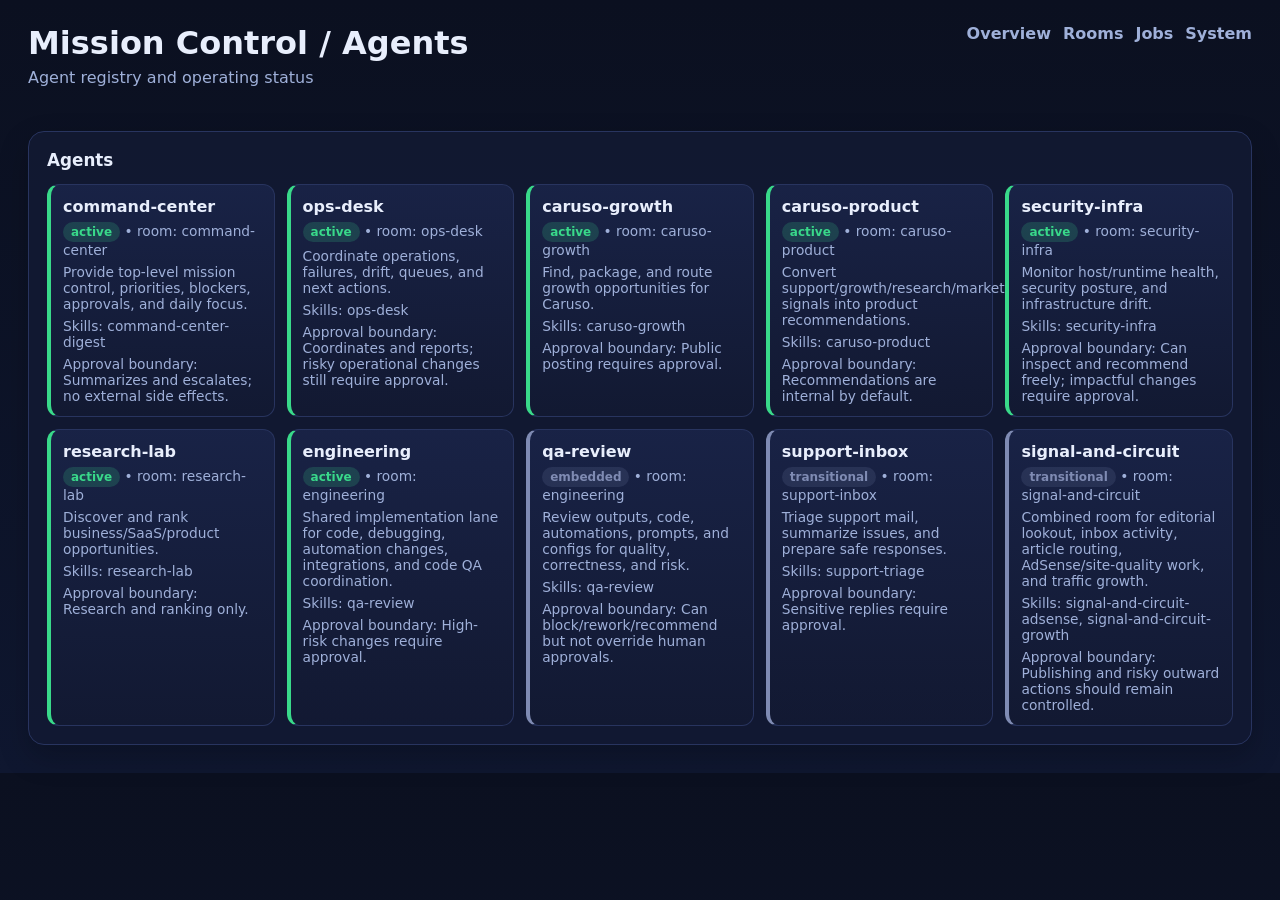
==== mission-control/agents.html @ a66f90ae "Fix Mission Control overview and add core pages" ====
<!doctype html>
<html lang="en">
<head>
  <meta charset="utf-8" />
  <meta name="viewport" content="width=device-width, initial-scale=1" />
  <title>Mission Control — Agents</title>
  <link rel="stylesheet" href="./styles.css" />
</head>
<body>
  <header class="topbar">
    <div>
      <h1>Mission Control / Agents</h1>
      <p class="sub">Agent registry and operating status</p>
    </div>
    <nav class="navlinks">
      <a href="./">Overview</a>
      <a href="./rooms.html">Rooms</a>
      <a href="./jobs.html">Jobs</a>
      <a href="./system.html">System</a>
    </nav>
  </header>
  <main class="layout single">
    <section class="panel full">
      <h2>Agents</h2>
      <div id="agentsGrid" class="agents-grid"></div>
    </section>
  </main>
  <script>
    fetch('./data/agents.json').then(r=>r.json()).then(data => {
      const grid = document.getElementById('agentsGrid');
      const statusClass = s => ['active','healthy'].includes(s)?'good':(['transitional','embedded','planned'].includes(s)?'quiet':'warn');
      data.agents.forEach(agent => {
        const card = document.createElement('div');
        card.className = `card ${statusClass(agent.phase)}`;
        card.innerHTML = `<div class="title">${agent.name}</div><div class="meta"><span class="badge ${agent.phase}">${agent.phase}</span> • room: ${agent.roomId || '—'}</div><div class="headline">${agent.mission}</div><div class="meta">Skills: ${(agent.skills||[]).join(', ') || '—'}</div><div class="meta">Approval boundary: ${agent.approvalBoundary || '—'}</div>`;
        grid.appendChild(card);
      });
    });
  </script>
</body>
</html>
---- mission-control/styles.css ----
:root {
  --bg: #0b1020;
  --panel: #121932;
  --panel-2: #192347;
  --text: #e8eefc;
  --muted: #9fb0d9;
  --border: #28345f;
  --good: #39d98a;
  --warn: #ffb84d;
  --bad: #ff6b6b;
  --quiet: #7f8bb3;
  --accent: #7aa2ff;
}
* { box-sizing: border-box; }
body {
  margin: 0; font-family: Inter, ui-sans-serif, system-ui, -apple-system, sans-serif;
  background: linear-gradient(180deg, #0b1020 0%, #0f1730 100%); color: var(--text);
}
.topbar {
  display:flex; justify-content:space-between; align-items:flex-start; gap:1rem;
  padding: 24px 28px 10px;
}
.navlinks { display:flex; gap:12px; align-items:center; }
.navlinks a { color: var(--muted); text-decoration:none; font-weight:600; }
.navlinks a:hover { color: var(--text); }
.topbar h1 { margin:0; font-size: 2rem; }
.sub, .generated { color: var(--muted); margin-top: 6px; }
.layout {
  display:grid; grid-template-columns: 2fr 1fr; gap: 18px; padding: 18px 28px 28px;
}
.panel {
  background: rgba(18,25,50,.9); border: 1px solid var(--border); border-radius: 16px; padding: 18px;
  box-shadow: 0 12px 30px rgba(0,0,0,.22);
}
.panel h2 { margin: 0 0 14px; font-size: 1.05rem; }
.full { grid-column: 1 / -1; }
.wide { grid-column: span 1; }
.narrow { grid-column: span 1; }
.stats { display:grid; grid-template-columns: repeat(6, minmax(120px,1fr)); gap: 12px; }
.stat {
  background: var(--panel-2); border:1px solid var(--border); border-radius: 12px; padding: 12px;
}
.stat .label { color: var(--muted); font-size: .8rem; }
.stat .value { font-size: 1.6rem; font-weight: 700; margin-top: 4px; }
.rooms-grid, .agents-grid { display:grid; grid-template-columns: repeat(auto-fit, minmax(210px,1fr)); gap: 12px; }
.card {
  background: linear-gradient(180deg, rgba(25,35,71,.95), rgba(18,25,50,.95)); border:1px solid var(--border); border-left: 4px solid var(--accent);
  border-radius: 12px; padding: 12px;
}
.card.clickable { text-decoration: none; color: var(--text); transition: transform .12s ease, box-shadow .12s ease, border-color .12s ease; }
.card.clickable:hover { transform: translateY(-2px); box-shadow: 0 10px 22px rgba(0,0,0,.22); border-color: #3d4f88; }
.card.good { border-left-color: var(--good); }
.card.warn { border-left-color: var(--warn); }
.card.bad { border-left-color: var(--bad); }
.card.quiet { border-left-color: var(--quiet); }
.card .title { font-weight: 700; }
.card .meta, .card .headline, .feed-item .meta { color: var(--muted); font-size: .86rem; margin-top: 6px; }
.feed { display:flex; flex-direction:column; gap: 10px; }
.feed-item { padding: 10px 0; border-bottom: 1px solid rgba(255,255,255,.06); }
.feed-item:last-child { border-bottom:none; }
.list { margin: 0; padding-left: 20px; }
.list li { margin: 8px 0; }
table { width:100%; border-collapse: collapse; }
th, td { text-align:left; padding: 10px 8px; border-bottom: 1px solid rgba(255,255,255,.08); font-size: .92rem; }
th { color: var(--muted); font-weight: 600; }
.badge {
  display:inline-block; padding: 3px 8px; border-radius: 999px; font-size: .75rem; font-weight:700;
  background:#24325f; color:#dfe6ff;
}
.badge.healthy, .badge.active, .badge.ok { background: rgba(57,217,138,.18); color: var(--good); }
.badge.warning { background: rgba(255,184,77,.16); color: var(--warn); }
.badge.failed, .badge.blocked, .badge.error { background: rgba(255,107,107,.16); color: var(--bad); }
.badge.quiet, .badge.planned, .badge.embedded, .badge.transitional { background: rgba(127,139,179,.16); color: var(--quiet); }
@media (max-width: 980px) {
  .layout { grid-template-columns: 1fr; }
  .stats { grid-template-columns: repeat(2, minmax(120px,1fr)); }
}
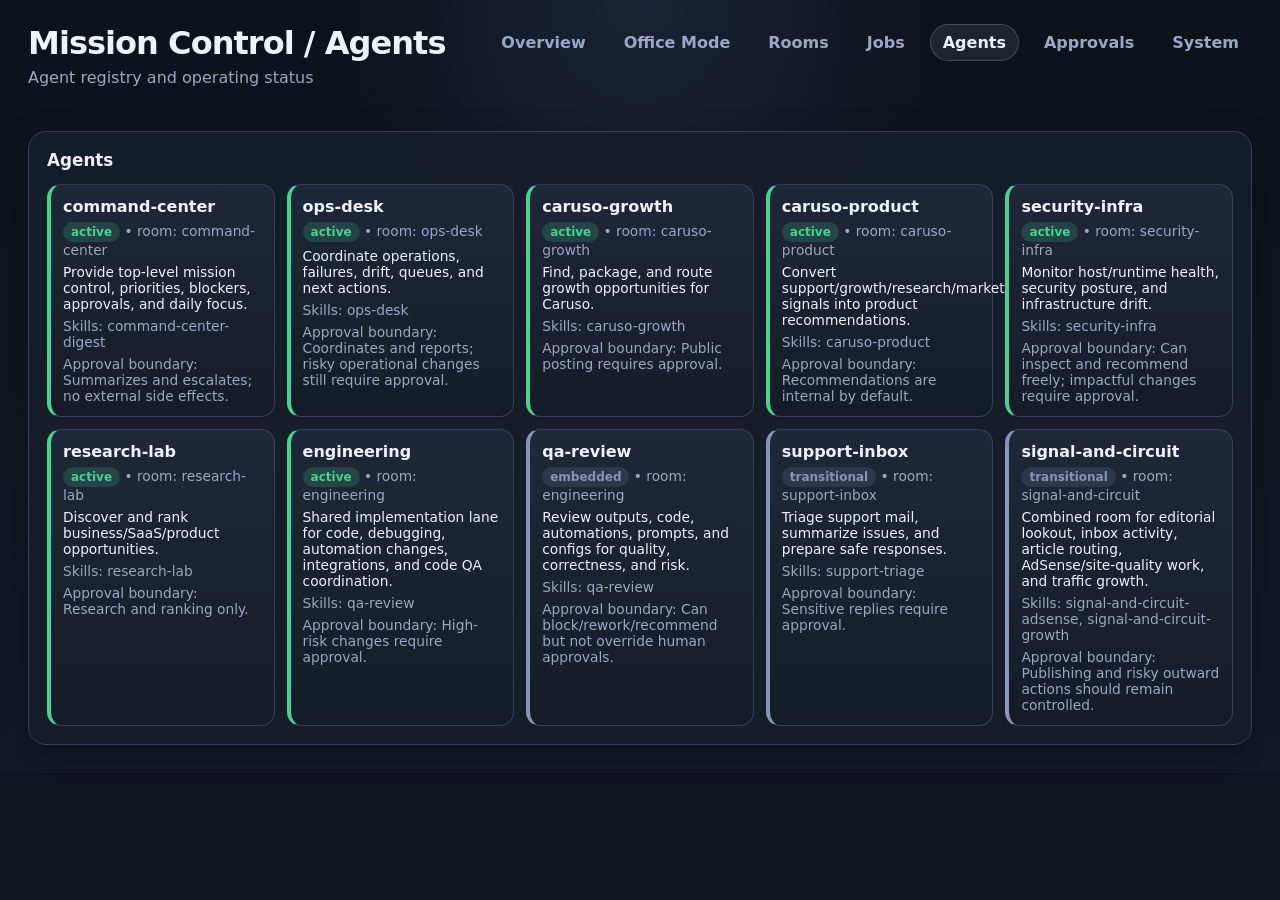
==== commit 4e760b63: "Add game-specific Mission Control office view" ====
--- a/mission-control/agents.html
+++ b/mission-control/agents.html
@@ -12,10 +12,13 @@
       <h1>Mission Control / Agents</h1>
       <p class="sub">Agent registry and operating status</p>
     </div>
-    <nav class="navlinks">
+        <nav class="navlinks">
       <a href="./">Overview</a>
+      <a href="./office.html">Office Mode</a>
       <a href="./rooms.html">Rooms</a>
       <a href="./jobs.html">Jobs</a>
+      <a href="./agents.html" class="active">Agents</a>
+      <a href="./approvals.html">Approvals</a>
       <a href="./system.html">System</a>
     </nav>
   </header>
--- a/mission-control/styles.css
+++ b/mission-control/styles.css
@@ -1,77 +1,458 @@
 :root {
-  --bg: #0b1020;
-  --panel: #121932;
-  --panel-2: #192347;
-  --text: #e8eefc;
-  --muted: #9fb0d9;
-  --border: #28345f;
-  --good: #39d98a;
-  --warn: #ffb84d;
-  --bad: #ff6b6b;
-  --quiet: #7f8bb3;
+  --bg: #10141f;
+  --bg-2: #171d2b;
+  --panel: rgba(23, 29, 43, 0.94);
+  --panel-2: #20283a;
+  --panel-3: #2a344a;
+  --text: #eef3ff;
+  --muted: #9aa8c7;
+  --border: #34405b;
+  --border-soft: rgba(255,255,255,0.08);
+  --good: #49d18f;
+  --warn: #ffbf5a;
+  --bad: #ff7272;
+  --quiet: #8795b7;
   --accent: #7aa2ff;
-}
+  --office-floor-a: #3e475e;
+  --office-floor-b: #364055;
+  --office-wall: #202634;
+  --office-wall-edge: #4b5874;
+  --wood: #7a5a41;
+  --wood-dark: #5c4330;
+  --glass: rgba(156, 208, 255, 0.18);
+}
+
 * { box-sizing: border-box; }
+html { background: var(--bg); }
 body {
-  margin: 0; font-family: Inter, ui-sans-serif, system-ui, -apple-system, sans-serif;
-  background: linear-gradient(180deg, #0b1020 0%, #0f1730 100%); color: var(--text);
-}
+  margin: 0;
+  font-family: Inter, ui-sans-serif, system-ui, -apple-system, sans-serif;
+  color: var(--text);
+  background:
+    radial-gradient(circle at top, rgba(122,162,255,0.12), transparent 30%),
+    linear-gradient(180deg, #0d1119 0%, #121826 100%);
+}
+
+a { color: inherit; }
+
 .topbar {
-  display:flex; justify-content:space-between; align-items:flex-start; gap:1rem;
+  display: flex;
+  justify-content: space-between;
+  align-items: flex-start;
+  gap: 1rem;
   padding: 24px 28px 10px;
 }
-.navlinks { display:flex; gap:12px; align-items:center; }
-.navlinks a { color: var(--muted); text-decoration:none; font-weight:600; }
-.navlinks a:hover { color: var(--text); }
-.topbar h1 { margin:0; font-size: 2rem; }
+.topbar h1 { margin: 0; font-size: 2rem; letter-spacing: -0.03em; }
 .sub, .generated { color: var(--muted); margin-top: 6px; }
-.layout {
-  display:grid; grid-template-columns: 2fr 1fr; gap: 18px; padding: 18px 28px 28px;
-}
+.navlinks { display: flex; flex-wrap: wrap; gap: 12px; align-items: center; }
+.navlinks a {
+  color: var(--muted);
+  text-decoration: none;
+  font-weight: 700;
+  padding: 8px 12px;
+  border-radius: 999px;
+  border: 1px solid transparent;
+}
+.navlinks a:hover {
+  color: var(--text);
+  background: rgba(255,255,255,0.04);
+  border-color: rgba(255,255,255,0.06);
+}
+.navlinks a.active {
+  color: var(--text);
+  background: rgba(255,255,255,0.08);
+  border-color: rgba(255,255,255,0.18);
+}
+
+.layout { display: grid; grid-template-columns: 2fr 1fr; gap: 18px; padding: 18px 28px 28px; }
+.layout.single { grid-template-columns: 1fr; }
 .panel {
-  background: rgba(18,25,50,.9); border: 1px solid var(--border); border-radius: 16px; padding: 18px;
-  box-shadow: 0 12px 30px rgba(0,0,0,.22);
+  background: var(--panel);
+  border: 1px solid var(--border);
+  border-radius: 18px;
+  padding: 18px;
+  box-shadow: 0 18px 40px rgba(0,0,0,0.26);
+  backdrop-filter: blur(6px);
 }
 .panel h2 { margin: 0 0 14px; font-size: 1.05rem; }
 .full { grid-column: 1 / -1; }
-.wide { grid-column: span 1; }
-.narrow { grid-column: span 1; }
-.stats { display:grid; grid-template-columns: repeat(6, minmax(120px,1fr)); gap: 12px; }
+.wide, .narrow { grid-column: span 1; }
+
+.stats { display: grid; grid-template-columns: repeat(6, minmax(120px, 1fr)); gap: 12px; }
 .stat {
-  background: var(--panel-2); border:1px solid var(--border); border-radius: 12px; padding: 12px;
+  background: linear-gradient(180deg, rgba(42,52,74,0.95), rgba(25,31,45,0.98));
+  border: 1px solid var(--border);
+  border-radius: 14px;
+  padding: 12px;
 }
 .stat .label { color: var(--muted); font-size: .8rem; }
-.stat .value { font-size: 1.6rem; font-weight: 700; margin-top: 4px; }
-.rooms-grid, .agents-grid { display:grid; grid-template-columns: repeat(auto-fit, minmax(210px,1fr)); gap: 12px; }
+.stat .value { font-size: 1.6rem; font-weight: 800; margin-top: 4px; }
+
+.rooms-grid, .agents-grid { display: grid; grid-template-columns: repeat(auto-fit, minmax(210px,1fr)); gap: 12px; }
 .card {
-  background: linear-gradient(180deg, rgba(25,35,71,.95), rgba(18,25,50,.95)); border:1px solid var(--border); border-left: 4px solid var(--accent);
-  border-radius: 12px; padding: 12px;
-}
-.card.clickable { text-decoration: none; color: var(--text); transition: transform .12s ease, box-shadow .12s ease, border-color .12s ease; }
-.card.clickable:hover { transform: translateY(-2px); box-shadow: 0 10px 22px rgba(0,0,0,.22); border-color: #3d4f88; }
+  background: linear-gradient(180deg, rgba(31,39,57,0.98), rgba(21,27,40,0.98));
+  border: 1px solid var(--border);
+  border-left: 4px solid var(--accent);
+  border-radius: 14px;
+  padding: 12px;
+}
+.card.clickable {
+  text-decoration: none;
+  transition: transform .12s ease, box-shadow .12s ease, border-color .12s ease;
+}
+.card.clickable:hover {
+  transform: translateY(-2px);
+  box-shadow: 0 10px 22px rgba(0,0,0,.22);
+  border-color: #4d628e;
+}
 .card.good { border-left-color: var(--good); }
 .card.warn { border-left-color: var(--warn); }
 .card.bad { border-left-color: var(--bad); }
 .card.quiet { border-left-color: var(--quiet); }
-.card .title { font-weight: 700; }
+.card .title { font-weight: 800; }
 .card .meta, .card .headline, .feed-item .meta { color: var(--muted); font-size: .86rem; margin-top: 6px; }
-.feed { display:flex; flex-direction:column; gap: 10px; }
+.card .headline { color: var(--text); }
+
+.feed { display: flex; flex-direction: column; gap: 10px; }
 .feed-item { padding: 10px 0; border-bottom: 1px solid rgba(255,255,255,.06); }
-.feed-item:last-child { border-bottom:none; }
+.feed-item:last-child { border-bottom: none; }
 .list { margin: 0; padding-left: 20px; }
 .list li { margin: 8px 0; }
-table { width:100%; border-collapse: collapse; }
-th, td { text-align:left; padding: 10px 8px; border-bottom: 1px solid rgba(255,255,255,.08); font-size: .92rem; }
-th { color: var(--muted); font-weight: 600; }
+
+table { width: 100%; border-collapse: collapse; }
+th, td { text-align: left; padding: 10px 8px; border-bottom: 1px solid rgba(255,255,255,.08); font-size: .92rem; }
+th { color: var(--muted); font-weight: 700; }
+
 .badge {
-  display:inline-block; padding: 3px 8px; border-radius: 999px; font-size: .75rem; font-weight:700;
-  background:#24325f; color:#dfe6ff;
-}
-.badge.healthy, .badge.active, .badge.ok { background: rgba(57,217,138,.18); color: var(--good); }
-.badge.warning { background: rgba(255,184,77,.16); color: var(--warn); }
-.badge.failed, .badge.blocked, .badge.error { background: rgba(255,107,107,.16); color: var(--bad); }
-.badge.quiet, .badge.planned, .badge.embedded, .badge.transitional { background: rgba(127,139,179,.16); color: var(--quiet); }
-@media (max-width: 980px) {
+  display: inline-block;
+  padding: 3px 8px;
+  border-radius: 999px;
+  font-size: .75rem;
+  font-weight: 800;
+  background: #24325f;
+  color: #dfe6ff;
+}
+.badge.healthy, .badge.active, .badge.ok { background: rgba(73,209,143,.18); color: var(--good); }
+.badge.warning { background: rgba(255,191,90,.16); color: var(--warn); }
+.badge.failed, .badge.blocked, .badge.error, .badge.critical { background: rgba(255,114,114,.16); color: var(--bad); }
+.badge.quiet, .badge.planned, .badge.embedded, .badge.transitional { background: rgba(135,149,183,.16); color: var(--quiet); }
+
+.office-shell {
+  overflow: hidden;
+  padding: 14px;
+  background: linear-gradient(180deg, rgba(20,25,36,0.98), rgba(14,18,28,0.98));
+}
+.office-legend {
+  display: flex;
+  gap: 10px;
+  flex-wrap: wrap;
+  margin-bottom: 12px;
+}
+.office-legend .badge { border: 1px solid rgba(255,255,255,0.06); }
+.office-floorplan {
+  position: relative;
+  min-height: 1120px;
+  border-radius: 28px;
+  overflow: hidden;
+  border: 1px solid var(--office-wall-edge);
+  background:
+    linear-gradient(0deg, transparent 24px, rgba(255,255,255,0.025) 25px, transparent 26px),
+    linear-gradient(90deg, transparent 24px, rgba(255,255,255,0.025) 25px, transparent 26px),
+    linear-gradient(135deg, #30384b, #1d2333 80%);
+  background-size: 26px 26px, 26px 26px, cover;
+  box-shadow: inset 0 0 0 5px rgba(0,0,0,0.25);
+}
+.office-floorplan::before {
+  content: '';
+  position: absolute;
+  inset: 0;
+  pointer-events: none;
+  background:
+    radial-gradient(circle at 20% 15%, rgba(255,245,190,.08), transparent 18%),
+    radial-gradient(circle at 82% 18%, rgba(255,245,190,.07), transparent 20%),
+    radial-gradient(circle at 54% 70%, rgba(255,245,190,.05), transparent 24%);
+}
+.office-label {
+  position: absolute;
+  z-index: 4;
+  font-size: .74rem;
+  letter-spacing: .14em;
+  text-transform: uppercase;
+  color: rgba(238,243,255,0.55);
+  text-shadow: 0 10px 30px rgba(0,0,0,0.45);
+}
+.office-label.top { top: 28px; left: 36px; }
+.office-label.bottom { bottom: 24px; right: 32px; }
+
+.corridor {
+  position: absolute;
+  background: linear-gradient(180deg, rgba(78,86,104,0.8), rgba(89,97,115,0.65));
+  border: 1px solid rgba(255,255,255,0.05);
+  box-shadow: inset 0 0 0 2px rgba(0,0,0,0.18);
+  opacity: 0.75;
+  filter: blur(0.3px);
+}
+.corridor.main-hall { top: 400px; left: 84px; width: 1240px; height: 80px; border-radius: 18px; }
+.corridor.center-spine { top: 198px; left: 640px; width: 104px; height: 740px; border-radius: 22px; }
+.corridor.east-walk { top: 132px; right: 84px; width: 84px; height: 838px; border-radius: 18px; }
+
+.station {
+  position: absolute;
+  display: block;
+  color: inherit;
+  text-decoration: none;
+  border-radius: 28px;
+  border: 1px solid rgba(255,255,255,0.08);
+  background:
+    radial-gradient(circle at 20% 0%, rgba(255,255,255,0.08), transparent 45%),
+    linear-gradient(180deg, rgba(38,45,65,0.95), rgba(18,22,32,0.98));
+  box-shadow: 0 18px 40px rgba(0,0,0,0.35);
+  overflow: hidden;
+  transition: transform .16s ease, box-shadow .16s ease, border-color .16s ease;
+  backdrop-filter: blur(14px);
+  z-index: 5;
+}
+.station::after {
+  content: '';
+  position: absolute;
+  top: 18px;
+  right: 22px;
+  width: 11px;
+  height: 11px;
+  border-radius: 999px;
+  background: rgba(135,149,183,0.9);
+  box-shadow: 0 0 14px rgba(135,149,183,0.55);
+}
+.station:hover { transform: translateY(-4px) scale(1.01); box-shadow: 0 24px 36px rgba(0,0,0,0.45); }
+.station.good { border-color: rgba(73,209,143,.35); }
+.station.good::after { background: var(--good); box-shadow: 0 0 14px rgba(73,209,143,.7); }
+.station.warn { border-color: rgba(255,191,90,.45); }
+.station.warn::after { background: var(--warn); box-shadow: 0 0 14px rgba(255,191,90,.65); }
+.station.bad { border-color: rgba(255,114,114,.55); }
+.station.bad::after { background: var(--bad); box-shadow: 0 0 14px rgba(255,114,114,.65); }
+.station.quiet { border-color: rgba(135,149,183,.32); }
+.station-inner { position: relative; padding: 18px 18px 20px; min-height: 100%; z-index: 2; }
+.station h3 {
+  margin: 0;
+  font-size: 1.12rem;
+  letter-spacing: -0.01em;
+  text-shadow: 0 12px 22px rgba(0,0,0,0.55);
+  position: relative;
+  z-index: 3;
+}
+.station .subtitle {
+  color: rgba(238,243,255,0.78);
+  font-size: .8rem;
+  margin-top: 6px;
+  letter-spacing: 0.02em;
+  text-transform: uppercase;
+  position: relative;
+  z-index: 3;
+}
+.station .headline { margin-top: 12px; font-size: .9rem; line-height: 1.42; color: rgba(238,243,255,0.92); position: relative; z-index: 3; }
+.station .meta-row { display: flex; flex-wrap: wrap; gap: 6px; margin-top: 10px; position: relative; z-index: 3; }
+.station .staff-strip {
+  display: flex;
+  flex-wrap: wrap;
+  gap: 8px;
+  margin-top: 12px;
+  position: relative;
+  z-index: 3;
+}
+
+.monitor-wall {
+  position: absolute;
+  top: 12px;
+  right: 14px;
+  display: flex;
+  gap: 8px;
+  pointer-events: none;
+}
+.station .monitor-wall + h3 { padding-right: 120px; }
+.monitor {
+  width: 54px;
+  height: 34px;
+  border-radius: 8px;
+  border: 2px solid #202838;
+  background: linear-gradient(180deg, rgba(97,157,255,0.65), rgba(27,47,79,0.9));
+  box-shadow: inset 0 0 0 2px rgba(255,255,255,0.06);
+}
+.monitor.alert { background: linear-gradient(180deg, rgba(255,140,140,0.8), rgba(89,31,31,0.92)); }
+.monitor.warn { background: linear-gradient(180deg, rgba(255,203,107,0.8), rgba(96,68,24,0.92)); }
+
+.meeting-table {
+  position: absolute;
+  left: 50%;
+  top: 56%;
+  transform: translate(-50%, -50%);
+  width: 168px;
+  height: 72px;
+  border-radius: 18px;
+  background: linear-gradient(180deg, var(--wood), var(--wood-dark));
+  border: 2px solid rgba(0,0,0,0.28);
+  box-shadow: inset 0 0 0 2px rgba(255,255,255,0.06);
+}
+.chair {
+  position: absolute;
+  width: 22px;
+  height: 22px;
+  border-radius: 8px;
+  background: #54627f;
+  border: 2px solid rgba(0,0,0,0.22);
+}
+.chair.c1 { left: 50%; top: calc(56% - 60px); transform: translateX(-50%); }
+.chair.c2 { left: 50%; top: calc(56% + 38px); transform: translateX(-50%); }
+.chair.c3 { left: calc(50% - 102px); top: 56%; transform: translateY(-50%); }
+.chair.c4 { left: calc(50% + 80px); top: 56%; transform: translateY(-50%); }
+
+.avatar {
+  min-width: 74px;
+  padding: 8px 10px 8px;
+  border-radius: 16px;
+  border: 1px solid rgba(255,255,255,0.08);
+  background: rgba(255,255,255,0.08);
+  box-shadow: inset 0 0 12px rgba(0,0,0,0.2);
+}
+.avatar .person {
+  width: 22px;
+  height: 22px;
+  border-radius: 50%;
+  background: linear-gradient(180deg, #f1c6a8, #d29b7d);
+  box-shadow: 0 18px 0 -7px #597099;
+  margin-bottom: 6px;
+}
+.avatar .name { font-size: .68rem; font-weight: 800; line-height: 1.15; }
+.avatar .role { color: var(--muted); font-size: .62rem; line-height: 1.15; margin-top: 1px; }
+
+.pixel-desk, .pixel-board, .pixel-trays, .pixel-rack, .pixel-couch, .pixel-plant, .pixel-server {
+  position: absolute;
+  pointer-events: none;
+  z-index: 0;
+  opacity: 0.25;
+  filter: blur(0.3px);
+}
+.pixel-desk {
+  width: 58px;
+  height: 34px;
+  border-radius: 10px;
+  background: linear-gradient(180deg, #86644b, #684a35);
+  border: 2px solid rgba(0,0,0,0.24);
+}
+.pixel-desk::after {
+  content: '';
+  position: absolute;
+  left: 8px; top: 6px;
+  width: 18px; height: 12px;
+  border-radius: 4px;
+  background: linear-gradient(180deg, #9ec7ff, #3c5d92);
+}
+.pixel-board {
+  width: 92px; height: 20px;
+  border-radius: 8px;
+  background: linear-gradient(180deg, #d6dff0, #aab8d1);
+  border: 2px solid rgba(0,0,0,0.18);
+}
+.pixel-trays {
+  width: 58px; height: 44px;
+  border-radius: 10px;
+  background: linear-gradient(180deg, #566179, #3d475a);
+  border: 2px solid rgba(0,0,0,0.2);
+}
+.pixel-trays::before, .pixel-trays::after {
+  content: '';
+  position: absolute; left: 8px; right: 8px; height: 8px; border-radius: 5px; background: rgba(255,255,255,0.18);
+}
+.pixel-trays::before { top: 10px; }
+.pixel-trays::after { top: 24px; }
+.pixel-rack {
+  width: 48px; height: 82px;
+  border-radius: 10px;
+  background: linear-gradient(180deg, #46536f, #2d3547);
+  border: 2px solid rgba(0,0,0,0.24);
+}
+.pixel-rack::before {
+  content: '';
+  position: absolute; left: 8px; right: 8px; top: 10px; height: 6px;
+  background: rgba(73,209,143,0.7);
+  box-shadow: 0 14px 0 rgba(122,162,255,0.7), 0 28px 0 rgba(255,191,90,0.7), 0 42px 0 rgba(73,209,143,0.7);
+}
+.pixel-couch {
+  width: 86px; height: 38px;
+  border-radius: 14px;
+  background: linear-gradient(180deg, #60759a, #495d81);
+  border: 2px solid rgba(0,0,0,0.2);
+}
+.pixel-plant {
+  width: 24px; height: 24px; border-radius: 50%;
+  background: radial-gradient(circle at 30% 30%, #87e68f, #2f8a47 70%);
+  box-shadow: 0 18px 0 -8px #7f5a35;
+}
+.pixel-server {
+  width: 34px; height: 68px;
+  border-radius: 8px;
+  background: linear-gradient(180deg, #58657f, #323a4b);
+  border: 2px solid rgba(0,0,0,0.25);
+}
+.pixel-server::before {
+  content: '';
+  position: absolute; left: 8px; right: 8px; top: 10px; height: 5px; background: rgba(73,209,143,0.8);
+  box-shadow: 0 12px 0 rgba(122,162,255,0.75), 0 24px 0 rgba(255,114,114,0.75), 0 36px 0 rgba(122,162,255,0.75);
+}
+
+.desk-cluster { display: none; }
+.desk-cluster .pixel-desk:nth-child(1) { left: 16px; top: 54px; }
+.desk-cluster .pixel-desk:nth-child(2) { right: 18px; top: 54px; }
+.desk-cluster .pixel-desk:nth-child(3) { left: 16px; bottom: 16px; }
+.desk-cluster .pixel-desk:nth-child(4) { right: 18px; bottom: 16px; }
+
+.hud-strip {
+  display: flex;
+  justify-content: space-between;
+  gap: 12px;
+  align-items: center;
+  margin-top: 14px;
+  padding-top: 14px;
+  border-top: 1px solid rgba(255,255,255,0.06);
+}
+.hud-note { color: var(--muted); font-size: .8rem; }
+
+.mini-feed { display: flex; flex-direction: column; gap: 8px; }
+.mini-item { background: rgba(255,255,255,.05); border-radius: 10px; padding: 8px 10px; }
+.mini-title { font-size: .84rem; font-weight: 800; }
+.mini-meta { color: var(--muted); font-size: .75rem; margin-top: 3px; }
+
+@media (max-width: 1280px) {
+  .office-floorplan { min-height: 1450px; }
+  .corridor.main-hall { width: calc(100% - 120px); }
+}
+
+@media (max-width: 1100px) {
   .layout { grid-template-columns: 1fr; }
+  .stats { grid-template-columns: repeat(3, minmax(120px,1fr)); }
+  .office-floorplan {
+    min-height: auto;
+    display: grid;
+    grid-template-columns: 1fr;
+    gap: 14px;
+    padding: 14px;
+  }
+  .corridor, .office-label, .meeting-table, .chair, .pixel-couch, .pixel-plant { display: none; }
+  .station, .pixel-board, .pixel-trays, .pixel-rack, .pixel-server {
+    position: relative !important;
+    inset: auto !important;
+    top: auto !important;
+    right: auto !important;
+    left: auto !important;
+    bottom: auto !important;
+    width: 100% !important;
+    height: auto !important;
+    min-height: 220px;
+    margin: 0;
+  }
+  .desk-cluster { display: none; }
+}
+
+@media (max-width: 760px) {
+  .topbar { flex-direction: column; }
   .stats { grid-template-columns: repeat(2, minmax(120px,1fr)); }
 }
